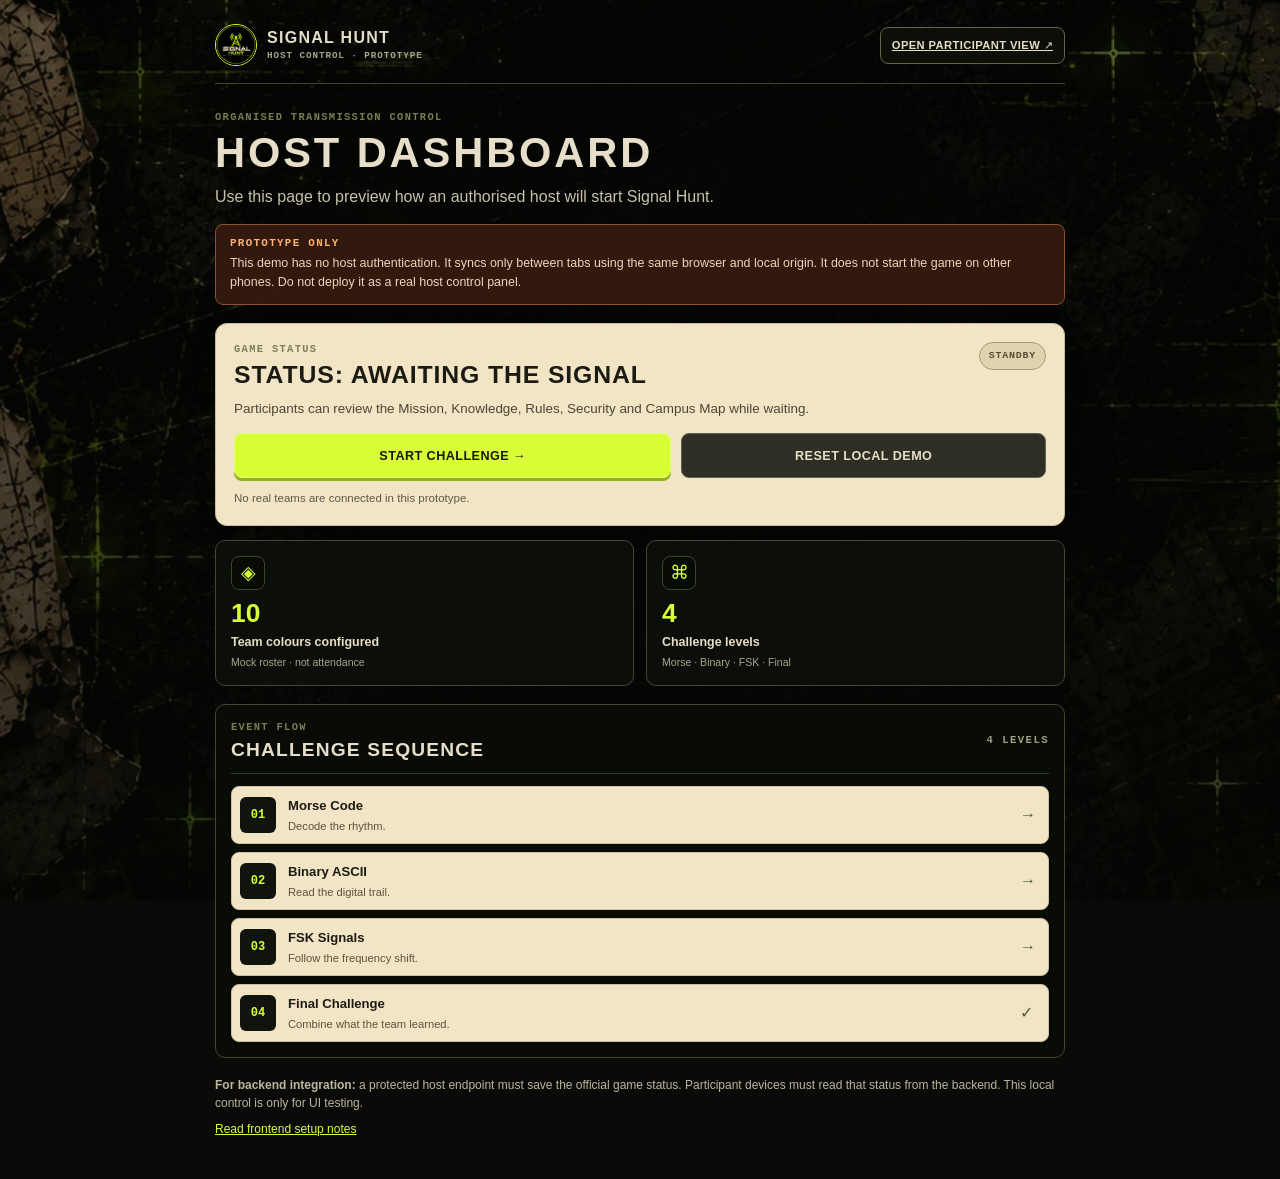
==== frontend/host.html @ bfe0caf3 "Update frontend UI, assets and mock data" ====
<!DOCTYPE html>
<html lang="en">
<head>
  <meta charset="UTF-8">
  <meta name="viewport" content="width=device-width, initial-scale=1.0">
  <meta name="theme-color" content="#0a0b09">
  <title>Signal Hunt — Host Dashboard (Prototype)</title>
  <link rel="stylesheet" href="styles/base.css">
  <link rel="stylesheet" href="styles/components.css">
  <link rel="stylesheet" href="styles/pages/host.css">
</head>
<body>
  <main class="host-shell">
    <header class="host-header">
      <a class="host-brand" href="index.html"><img src="assets/signal-hunt-logo.webp" alt=""><span><strong>SIGNAL HUNT</strong><small>HOST CONTROL · PROTOTYPE</small></span></a>
      <a class="btn btn-secondary btn-compact" href="index.html">OPEN PARTICIPANT VIEW ↗</a>
    </header>

    <section class="host-intro">
      <p class="section-kicker">ORGANISED TRANSMISSION CONTROL</p>
      <h1>HOST DASHBOARD</h1>
      <p>Use this page to preview how an authorised host will start Signal Hunt.</p>
      <div class="host-warning"><strong>PROTOTYPE ONLY</strong><span>This demo has no host authentication. It syncs only between tabs using the same browser and local origin. It does not start the game on other phones. Do not deploy it as a real host control panel.</span></div>
    </section>

    <section class="host-status-panel paper-card" aria-live="polite">
      <div class="host-status-top"><div><p class="section-kicker">GAME STATUS</p><h2 id="host-status-title">STATUS: AWAITING THE SIGNAL</h2></div><span id="host-status-badge" class="host-status-badge">STANDBY</span></div>
      <p id="host-status-description">Participants can review Mission, Knowledge, Rules, Security and the Campus Map while waiting.</p>
      <div class="host-actions">
        <button id="host-start-button" class="btn btn-primary btn-wide" type="button">START CHALLENGE <span aria-hidden="true">→</span></button>
        <button id="host-reset-button" class="btn btn-secondary btn-wide" type="button">RESET LOCAL DEMO</button>
      </div>
      <p id="host-action-message" class="host-action-message" role="status" aria-live="polite">No real teams are connected in this prototype.</p>
    </section>

    <section class="host-summary-grid" aria-label="Prototype configuration">
      <article class="host-summary-card"><span class="host-summary-icon">◈</span><strong>10</strong><span>Team colours configured</span><small>Mock roster · not attendance</small></article>
      <article class="host-summary-card"><span class="host-summary-icon">⌘</span><strong>4</strong><span>Challenge levels</span><small>Morse · Binary · FSK · Final</small></article>
    </section>

    <section class="host-flow-panel">
      <div class="host-panel-heading"><div><p class="section-kicker">EVENT FLOW</p><h2>CHALLENGE SEQUENCE</h2></div><span class="section-id">4 LEVELS</span></div>
      <ol class="host-level-list">
        <li><span>01</span><div><strong>Morse Code</strong><small>Decode the rhythm.</small></div><b>→</b></li>
        <li><span>02</span><div><strong>Binary ASCII</strong><small>Read the digital trail.</small></div><b>→</b></li>
        <li><span>03</span><div><strong>FSK Signals</strong><small>Follow the frequency shift.</small></div><b>→</b></li>
        <li><span>04</span><div><strong>Final Challenge</strong><small>Combine what the team learned.</small></div><b>✓</b></li>
      </ol>
    </section>

    <footer class="host-footer">
      <p><strong>For backend integration:</strong> a protected host endpoint must save the official game status. Participant devices must read that status from the backend. This local control is only for UI testing.</p>
      <a href="README.md">Read frontend setup notes</a>
    </footer>
  </main>
  <script src="js/data.js"></script>
  <script src="js/host.js"></script>
</body>
</html>
---- frontend/styles/base.css ----
/* Signal Hunt design tokens and layout primitives */
:root {
  --bg: #0a0b09;
  --panel: #141612;
  --panel-raised: #1b1e15;
  --cream: #f2e5c5;
  --cream-deep: #e5d5ad;
  --ink: #1c1b13;
  --text: #e6dec8;
  --muted: #aaa48e;
  --lime: #d8ff36;
  --border: #424832;
  --danger: #df4747;
  --success: #70e77a;
  --header-height: 64px;
  --nav-height: 66px;
  --radius: 12px;
  --mono: "Consolas", "SFMono-Regular", monospace;
  --display: Impact, "Arial Narrow", sans-serif;
  font-synthesis: none;
}
* { box-sizing: border-box; }
html { min-width: 320px; background: var(--bg); scroll-behavior: smooth; }
body {
  margin: 0; min-height: 100vh; min-height: 100dvh; color: var(--text);
  background-color: var(--bg); font-family: Arial, Helvetica, sans-serif; font-size: 16px;
  line-height: 1.45; position: relative; isolation: isolate;
}
body::before {
  content: ""; position: fixed; inset: 0; z-index: -2; pointer-events: none;
  background-image: linear-gradient(rgba(5,7,4,.60), rgba(5,7,4,.79)), url("../assets/signal-hunt-background.webp");
  background-size: cover; background-position: center center; background-repeat: no-repeat;
}
body::after { content: ""; position: fixed; inset: 0; z-index: -1; pointer-events: none; opacity: .13; background: repeating-linear-gradient(0deg, transparent 0 3px, rgba(216,255,54,.05) 4px); }
button, input { font: inherit; }
button { -webkit-tap-highlight-color: transparent; }
button:focus-visible, input:focus-visible, summary:focus-visible { outline: 2px solid var(--lime); outline-offset: 3px; }
img { display: block; max-width: 100%; }
.is-hidden, [hidden] { display: none !important; }
.app-shell { min-height: 100dvh; display: flex; flex-direction: column; }
.app-main { width: min(100%, 900px); flex: 1 0 auto; margin: 0 auto; padding: 15px 13px calc(var(--nav-height) + 26px + env(safe-area-inset-bottom)); }
.view { display: none; flex-direction: column; min-width: 0; min-height: calc(100dvh - var(--header-height) - var(--nav-height) - 42px); gap: 12px; }
.view.is-active { display: flex; }
.section-heading { display: flex; align-items: center; justify-content: space-between; gap: 12px; padding: 0 2px 9px; border-bottom: 1px solid rgba(216,255,54,.25); }
.section-heading h2 { margin: 0; color: var(--text); font-family: var(--display); font-size: clamp(1.25rem, 4vw, 1.6rem); letter-spacing: .08em; line-height: 1.1; }
.section-kicker { margin: 0 0 5px; color: #777f54; font: 700 .65rem/1.35 var(--mono); letter-spacing: .13em; text-transform: uppercase; }
.section-id { color: #a2a080; font: 700 .66rem var(--mono); letter-spacing: .14em; white-space: nowrap; }
.paper-card { color: var(--ink); background: var(--cream); border: 1px solid #cabc96; border-radius: var(--radius); box-shadow: 0 8px 20px rgba(0,0,0,.23); }
.eyebrow { color: var(--lime); font: 700 .68rem var(--mono); letter-spacing: .24em; }
.prototype-label { display: block; color: #a1a584; font: 700 .62rem var(--mono); letter-spacing: .15em; text-transform: uppercase; }
.fine-print { margin: 10px 0 0; color: #69634f; font-size: .64rem; text-align: center; }
@media (min-width: 760px) {
  :root { --header-height: 72px; }
  .app-main { padding: 24px 24px 46px; }
  .view { min-height: calc(100dvh - var(--header-height) - 65px); gap: 16px; }
  body::before { background-position: center 42%; }
}
@media (prefers-reduced-motion: reduce) { *, *::before, *::after { scroll-behavior: auto !important; transition-duration: .01ms !important; animation-duration: .01ms !important; } }
---- frontend/styles/components.css ----
/* Shared header, navigation, buttons, cards, forms, and image frames */
.app-header { position: sticky; top: 0; z-index: 20; display: flex; align-items: center; gap: 10px; min-height: var(--header-height); padding: 8px 12px; background: rgba(5,7,5,.96); border-bottom: 1px solid rgba(216,255,54,.3); backdrop-filter: blur(12px); }
.brand-button { display: flex; align-items: center; gap: 8px; min-width: 0; border: 0; padding: 0; background: none; color: var(--text); text-align: left; cursor: pointer; }
.header-logo { width: 39px; height: 39px; flex: 0 0 39px; object-fit: cover; object-position: center; border-radius: 50%; border: 1px solid var(--lime); }
.brand-copy { display: flex; flex-direction: column; line-height: 1.1; }
.brand-copy strong { color: var(--text); font: 900 .85rem var(--display); letter-spacing: .08em; }
.brand-copy small { margin-top: 4px; color: #a9a68e; font: 600 .52rem var(--mono); letter-spacing: .07em; }
.desktop-nav { display: none; align-items: center; gap: 3px; margin: 0 auto; }
.nav-link { border: 0; border-radius: 6px; padding: 9px 10px; color: #d2cbb6; background: transparent; text-transform: uppercase; font-size: .72rem; font-weight: 800; letter-spacing: .06em; cursor: pointer; }
.nav-link:hover, .nav-link.is-active { color: var(--lime); background: rgba(216,255,54,.07); }
.header-actions { display: flex; align-items: center; gap: 7px; margin-left: auto; }
.connection-dot { display: block; width: 8px; height: 8px; border-radius: 50%; background: var(--danger); box-shadow: 0 0 10px rgba(223,71,71,.7); }
.profile-shortcut { display: grid; place-items: center; width: 34px; height: 34px; padding: 0; border: 1px solid var(--border); border-radius: 50%; background: #11140c; cursor: pointer; }
.team-shield { display: grid; place-items: center; color: var(--lime); background: var(--team-colour, #d8ff36); clip-path: polygon(50% 0, 92% 18%, 86% 68%, 50% 100%, 14% 68%, 8% 18%); text-shadow: 0 1px 2px #000; }
.small-shield { width: 23px; height: 25px; font-size: .72rem; color: #fff; }
.logout-button { border: 1px solid #4b4d39; border-radius: 5px; background: transparent; color: #ded5ba; padding: 7px 8px; font: 700 .59rem var(--mono); letter-spacing: .05em; cursor: pointer; }
.logout-button:hover { border-color: var(--lime); color: var(--lime); }
.bottom-nav { position: fixed; z-index: 30; left: 0; right: 0; bottom: 0; display: grid; grid-template-columns: repeat(4, 1fr); min-height: var(--nav-height); padding: 5px 8px calc(6px + env(safe-area-inset-bottom)); background: rgba(5,7,5,.97); border-top: 1px solid #303626; backdrop-filter: blur(14px); }
.bottom-nav-item { position: relative; display: flex; flex-direction: column; align-items: center; justify-content: center; gap: 2px; border: 0; border-radius: 8px; background: transparent; color: #858578; cursor: pointer; }
.bottom-nav-item span { font-size: 1.25rem; line-height: 1.05; }
.bottom-nav-item small { font-size: .63rem; font-weight: 700; }
.bottom-nav-item.is-active { color: var(--lime); }
.bottom-nav-item.is-active::before { content: ""; position: absolute; top: -5px; width: 30px; height: 2px; background: var(--lime); border-radius: 2px; }
.btn { display: inline-flex; align-items: center; justify-content: center; gap: 8px; min-height: 45px; padding: 11px 16px; border: 1px solid transparent; border-radius: 8px; font-weight: 900; font-size: .79rem; letter-spacing: .035em; cursor: pointer; text-align: center; transition: transform .15s, background .15s, border-color .15s; }
.btn:active { transform: translateY(1px); }
.btn-primary { background: var(--lime); color: #17190e; border-color: #e5ff7c; box-shadow: 0 3px 0 #91af1e; }
.btn-primary:hover { background: #e2ff69; }
.btn-secondary { color: var(--text); background: rgba(14,17,10,.86); border-color: #60664b; }
.btn-secondary:hover { border-color: var(--lime); color: var(--lime); }
.btn-danger { color: #fff0df; background: #3a1513; border-color: #e14949; }
.btn-danger:hover { background: #581b18; }
.btn-wide { width: 100%; }
.btn-compact { min-height: 37px; padding: 8px 11px; font-size: .7rem; }
.image-placeholder { display: flex; flex-direction: column; align-items: center; justify-content: center; gap: 8px; min-width: 0; min-height: 150px; color: var(--lime); background: #11140d; border: 1px dashed #727c4b; border-radius: 9px; text-align: center; }
.image-placeholder span { padding: 5px 9px; border: 1px solid #454d30; border-radius: 4px; font: 800 .65rem var(--mono); letter-spacing: .17em; }
.image-placeholder small { color: #aea88e; font-size: .72rem; }
.text-input { display: block; width: 100%; min-height: 46px; border: 1px solid #c2b58f; border-radius: 8px; padding: 11px 12px; color: #1a1b13; background: #fbf3df; outline-offset: 2px; }
.text-input::placeholder { color: #837d6a; }
.field-label { display: block; margin: 12px 0 6px; color: #343022; font-size: .74rem; font-weight: 800; }
.form-message { margin: 9px 0; padding: 9px 10px; border-radius: 6px; font-size: .75rem; line-height: 1.4; }
.error-message { color: #7d1818; background: #f8d9ce; border: 1px solid #df8d79; }
.success-message { color: #194f28; background: #d8f0d2; border: 1px solid #8fb889; }
.demo-details { margin-top: 12px; border-top: 1px solid rgba(80,74,54,.22); padding-top: 8px; }
.demo-details summary { color: #67614d; cursor: pointer; font-size: .67rem; font-weight: 700; }
.demo-code-list { display: grid; gap: 5px; margin-top: 8px; }
.demo-code-list > div { display: flex; align-items: center; justify-content: space-between; gap: 8px; color: #4d4737; font-size: .68rem; }
.demo-code-list code { color: #24310f; font: 700 .68rem var(--mono); }
.toast { position: fixed; z-index: 99; left: 50%; bottom: calc(var(--nav-height) + 12px); width: min(90%, 420px); transform: translateX(-50%); padding: 12px 15px; border: 1px solid var(--lime); border-radius: 8px; color: var(--text); background: #151910; box-shadow: 0 10px 25px #0008; }
@media (min-width: 760px) {
  .app-header { padding: 10px max(20px, calc((100vw - 1040px)/2)); gap: 15px; }
  .header-logo { width: 45px; height: 45px; flex-basis: 45px; }
  .brand-copy strong { font-size: 1rem; }
  .desktop-nav { display: flex; }
  .bottom-nav { display: none; }
  .app-main { padding-bottom: 45px; }
  .view { min-height: auto; }
  .logout-button { padding-inline: 11px; }
}
---- frontend/styles/pages/host.css ----
/* Separate host dashboard for prototype review only. */
.host-shell { width: min(100% - 24px, 850px); margin: 0 auto; padding: 14px 0 40px; }
.host-header { display:flex; align-items:center; justify-content:space-between; gap:12px; padding: 10px 0 17px; border-bottom:1px solid rgba(216,255,54,.28); }
.host-brand { display:flex; align-items:center; gap:10px; color:var(--text); text-decoration:none; }
.host-brand img { width:42px; height:42px; border:1px solid var(--lime); border-radius:50%; object-fit:cover; }
.host-brand span { display:flex; flex-direction:column; gap:3px; }
.host-brand strong { font:900 1rem var(--display); letter-spacing:.08em; }
.host-brand small { color:var(--muted); font:700 .58rem var(--mono); letter-spacing:.1em; }
.host-intro { padding:26px 0 18px; }
.host-intro h1 { margin:3px 0 8px; color:var(--text); font:900 clamp(1.7rem,5vw,2.6rem) var(--display); letter-spacing:.07em; }
.host-intro > p:not(.section-kicker) { max-width:620px; color:#c7c0aa; margin:0; }
.host-warning { display:flex; flex-direction:column; gap:5px; margin-top:16px; padding:12px 14px; border:1px solid #8b5136; border-radius:8px; color:#f0d4b9; background:rgba(54,28,16,.92); font-size:.78rem; line-height:1.5; }
.host-warning strong { color:#ffb26e; font:800 .68rem var(--mono); letter-spacing:.12em; }
.host-status-panel { padding:18px; }
.host-status-top { display:flex; align-items:flex-start; justify-content:space-between; gap:12px; }
.host-status-top h2 { margin:0; color:var(--ink); font:900 clamp(1.15rem,3vw,1.55rem) var(--display); letter-spacing:.035em; }
.host-status-badge { display:inline-flex; align-items:center; justify-content:center; min-height:28px; padding:5px 9px; border:1px solid #a69a77; border-radius:999px; color:#554d37; background:#e0d2ae; font:800 .62rem var(--mono); letter-spacing:.08em; white-space:nowrap; }
.host-status-badge.is-active { color:#1e290b; background:#d8ff36; border-color:#9ebc25; }
.host-status-panel > p:not(.section-kicker) { margin:10px 0 15px; color:#4b4535; font-size:.84rem; }
.host-actions { display:grid; grid-template-columns:1.2fr 1fr; gap:10px; }
.host-action-message { margin:12px 0 0 !important; color:#5e5846 !important; font-size:.72rem !important; }
.host-summary-grid { display:grid; grid-template-columns:repeat(2,minmax(0,1fr)); gap:12px; margin-top:14px; }
.host-summary-card { display:flex; flex-direction:column; align-items:flex-start; gap:4px; padding:15px; border:1px solid #424832; border-radius:10px; background:rgba(13,16,10,.94); }
.host-summary-icon { display:grid; place-items:center; width:34px; height:34px; margin-bottom:4px; border:1px solid #3c4528; border-radius:8px; color:var(--lime); background:#080a06; font-size:1.2rem; }
.host-summary-card strong { color:var(--lime); font:900 1.65rem var(--display); }
.host-summary-card > span:not(.host-summary-icon) { color:var(--text); font-size:.78rem; font-weight:800; }
.host-summary-card small { color:var(--muted); font-size:.66rem; line-height:1.4; }
.host-flow-panel { margin-top:18px; padding:15px; border:1px solid #424832; border-radius:10px; background:rgba(10,12,8,.94); }
.host-panel-heading { display:flex; align-items:center; justify-content:space-between; gap:10px; padding-bottom:12px; border-bottom:1px solid #343a28; }
.host-panel-heading h2 { margin:0; color:var(--text); font:900 1.2rem var(--display); letter-spacing:.06em; }
.host-level-list { display:flex; flex-direction:column; gap:8px; list-style:none; margin:12px 0 0; padding:0; }
.host-level-list li { display:grid; grid-template-columns:38px minmax(0,1fr) 20px; align-items:center; gap:10px; min-height:58px; padding:8px; border:1px solid #d1c19b; border-radius:8px; color:var(--ink); background:var(--cream); }
.host-level-list li > span { display:grid; place-items:center; width:36px; height:36px; border-radius:6px; color:var(--lime); background:#11140c; font:800 .75rem var(--mono); }
.host-level-list li div { display:flex; flex-direction:column; gap:3px; }
.host-level-list li strong { font-size:.82rem; }
.host-level-list li small { color:#5b533e; font-size:.7rem; }
.host-level-list li > b { color:#51583b; }
.host-footer { display:flex; flex-direction:column; gap:8px; margin-top:18px; color:#bdb69d; font-size:.75rem; line-height:1.5; }
.host-footer p { margin:0; }
.host-footer a { color:var(--lime); }
@media (max-width:520px) { .host-header { align-items:flex-start; } .host-header > .btn { max-width:135px; } .host-actions { grid-template-columns:1fr; } .host-status-panel { padding:14px; } .host-summary-grid { gap:8px; } .host-summary-card { padding:12px; } }
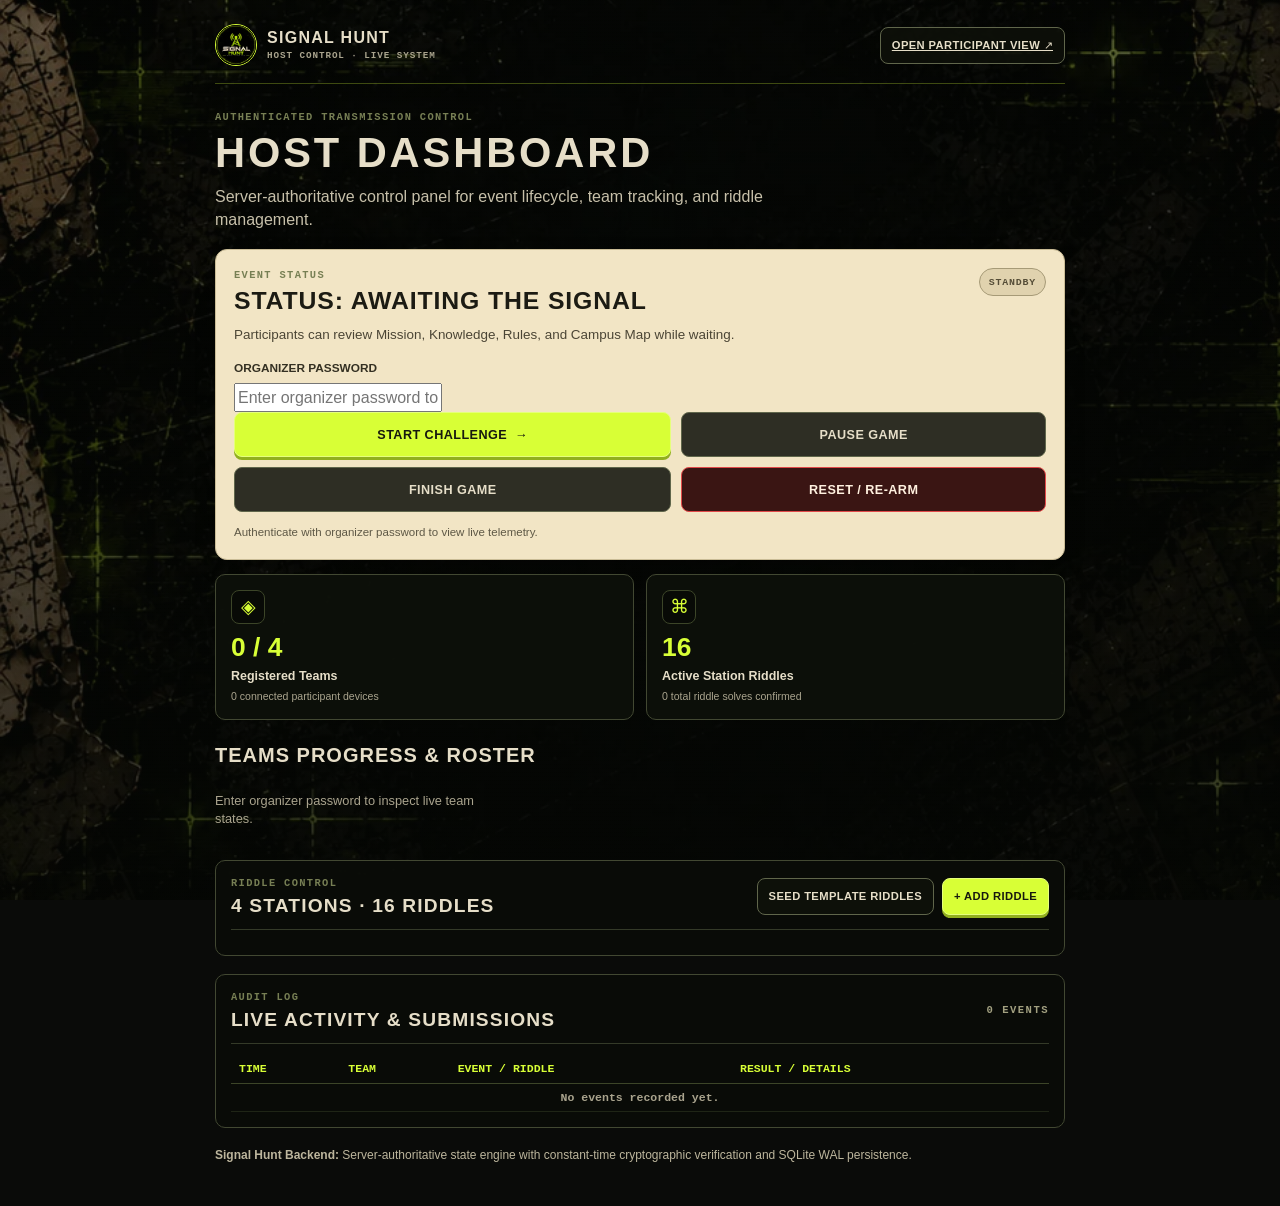
==== commit b0ec23f6: "Phase 3 & 4: Connect host dashboard and participant views to live backend API" ====
--- a/frontend/host.html
+++ b/frontend/host.html
@@ -4,55 +4,218 @@
   <meta charset="UTF-8">
   <meta name="viewport" content="width=device-width, initial-scale=1.0">
   <meta name="theme-color" content="#0a0b09">
-  <title>Signal Hunt — Host Dashboard (Prototype)</title>
+  <title>Signal Hunt — Host Dashboard</title>
   <link rel="stylesheet" href="styles/base.css">
   <link rel="stylesheet" href="styles/components.css">
   <link rel="stylesheet" href="styles/pages/host.css">
+  <style>
+    .host-section-title { font: 900 1.25rem var(--display); color: var(--text); letter-spacing: 0.05em; margin: 24px 0 12px; }
+    .host-teams-grid { display: grid; grid-template-columns: repeat(auto-fill, minmax(260px, 1fr)); gap: 12px; margin-top: 10px; }
+    .host-team-card { padding: 14px; border: 1px solid #424832; border-radius: 8px; background: rgba(16, 20, 12, 0.95); display: flex; flex-direction: column; gap: 8px; }
+    .host-team-header { display: flex; align-items: center; justify-content: space-between; }
+    .host-team-name-row { display: flex; align-items: center; gap: 8px; }
+    .team-swatch { width: 14px; height: 14px; border-radius: 50%; display: inline-block; border: 1px solid rgba(255,255,255,0.4); }
+    .host-team-title { font: 800 0.95rem var(--display); color: var(--text); }
+    .team-badge { font: 800 0.65rem var(--mono); padding: 3px 7px; border-radius: 4px; text-transform: uppercase; }
+    .badge-playing { background: #26794b; color: #fff; }
+    .badge-completed { background: #d8ff36; color: #171717; }
+    .badge-eliminated { background: #c93636; color: #fff; }
+    .host-team-stats { font: 700 0.75rem var(--mono); color: var(--muted); display: flex; flex-direction: column; gap: 4px; }
+    .host-team-stats b { color: var(--text); }
+    .progress-bar-bg { width: 100%; height: 6px; background: #2a2f1e; border-radius: 3px; overflow: hidden; margin-top: 4px; }
+    .progress-bar-fill { height: 100%; background: var(--lime); width: 0%; transition: width 0.4s ease; }
+    .host-riddles-container { display: flex; flex-direction: column; gap: 14px; margin-top: 10px; }
+    .station-accordion { border: 1px solid #3c4528; border-radius: 8px; overflow: hidden; background: rgba(10, 12, 8, 0.94); }
+    .station-accordion-header { padding: 10px 14px; background: #1c2214; display: flex; align-items: center; justify-content: space-between; font: 800 0.85rem var(--display); color: var(--text); }
+    .station-riddles-list { padding: 10px 14px; display: flex; flex-direction: column; gap: 8px; }
+    .riddle-item { padding: 8px 10px; border: 1px solid #2f3620; border-radius: 6px; background: rgba(20,24,16,0.8); display: flex; align-items: center; justify-content: space-between; gap: 10px; font-size: 0.78rem; }
+    .riddle-item-info { display: flex; flex-direction: column; gap: 2px; }
+    .riddle-item-info strong { color: var(--text); }
+    .riddle-item-info small { color: var(--muted); }
+    .host-log-table { width: 100%; border-collapse: collapse; font: 700 0.72rem var(--mono); color: var(--text); margin-top: 10px; }
+    .host-log-table th { text-align: left; padding: 8px; border-bottom: 1px solid #3c4528; color: var(--lime); }
+    .host-log-table td { padding: 7px 8px; border-bottom: 1px solid #1f2516; }
+    .log-success { color: #d8ff36; }
+    .log-fail { color: #e87832; }
+    .log-alert { color: #ff6b6b; font-weight: bold; }
+    .host-modal-overlay { position: fixed; inset: 0; background: rgba(0,0,0,0.85); display: flex; align-items: center; justify-content: center; z-index: 9999; }
+    .host-modal-box { width: min(90%, 480px); background: #181d12; border: 1px solid var(--lime); border-radius: 10px; padding: 20px; display: flex; flex-direction: column; gap: 12px; }
+    .host-modal-box h3 { margin: 0; color: var(--text); font: 900 1.2rem var(--display); }
+    .host-modal-box p { font-size: 0.82rem; color: #c7c0aa; margin: 0; }
+  </style>
 </head>
 <body>
   <main class="host-shell">
     <header class="host-header">
-      <a class="host-brand" href="index.html"><img src="assets/signal-hunt-logo.webp" alt=""><span><strong>SIGNAL HUNT</strong><small>HOST CONTROL · PROTOTYPE</small></span></a>
+      <a class="host-brand" href="index.html">
+        <img src="assets/signal-hunt-logo.webp" alt="Signal Hunt logo">
+        <span><strong>SIGNAL HUNT</strong><small>HOST CONTROL · LIVE SYSTEM</small></span>
+      </a>
       <a class="btn btn-secondary btn-compact" href="index.html">OPEN PARTICIPANT VIEW ↗</a>
     </header>
 
     <section class="host-intro">
-      <p class="section-kicker">ORGANISED TRANSMISSION CONTROL</p>
+      <p class="section-kicker">AUTHENTICATED TRANSMISSION CONTROL</p>
       <h1>HOST DASHBOARD</h1>
-      <p>Use this page to preview how an authorised host will start Signal Hunt.</p>
-      <div class="host-warning"><strong>PROTOTYPE ONLY</strong><span>This demo has no host authentication. It syncs only between tabs using the same browser and local origin. It does not start the game on other phones. Do not deploy it as a real host control panel.</span></div>
-    </section>
-
+      <p>Server-authoritative control panel for event lifecycle, team tracking, and riddle management.</p>
+    </section>
+
+    <!-- GAME STATE & LIFECYCLE CONTROLS -->
     <section class="host-status-panel paper-card" aria-live="polite">
-      <div class="host-status-top"><div><p class="section-kicker">GAME STATUS</p><h2 id="host-status-title">STATUS: AWAITING THE SIGNAL</h2></div><span id="host-status-badge" class="host-status-badge">STANDBY</span></div>
-      <p id="host-status-description">Participants can review Mission, Knowledge, Rules, Security and the Campus Map while waiting.</p>
+      <div class="host-status-top">
+        <div>
+          <p class="section-kicker">EVENT STATUS</p>
+          <h2 id="host-status-title">STATUS: AWAITING THE SIGNAL</h2>
+        </div>
+        <span id="host-status-badge" class="host-status-badge">STANDBY</span>
+      </div>
+      <p id="host-status-description">Participants can review Mission, Knowledge, Rules, and Campus Map while waiting.</p>
+
+      <label for="host-admin-password" class="field-label">ORGANIZER PASSWORD</label>
+      <input id="host-admin-password" type="password" autocomplete="current-password"
+             placeholder="Enter organizer password to authenticate..." />
+
       <div class="host-actions">
         <button id="host-start-button" class="btn btn-primary btn-wide" type="button">START CHALLENGE <span aria-hidden="true">→</span></button>
-        <button id="host-reset-button" class="btn btn-secondary btn-wide" type="button">RESET LOCAL DEMO</button>
-      </div>
-      <p id="host-action-message" class="host-action-message" role="status" aria-live="polite">No real teams are connected in this prototype.</p>
-    </section>
-
-    <section class="host-summary-grid" aria-label="Prototype configuration">
-      <article class="host-summary-card"><span class="host-summary-icon">◈</span><strong>10</strong><span>Team colours configured</span><small>Mock roster · not attendance</small></article>
-      <article class="host-summary-card"><span class="host-summary-icon">⌘</span><strong>4</strong><span>Challenge levels</span><small>Morse · Binary · FSK · Final</small></article>
-    </section>
-
+        <button id="host-reset-button" class="btn btn-secondary btn-wide" type="button">PAUSE GAME</button>
+        <button id="host-finish-button" class="btn btn-secondary btn-wide" type="button">FINISH GAME</button>
+        <button id="host-rearm-button" class="btn btn-danger btn-wide" type="button">RESET / RE-ARM</button>
+      </div>
+      <p id="host-action-message" class="host-action-message" role="status" aria-live="polite">Authenticate with organizer password to view live telemetry.</p>
+    </section>
+
+    <!-- LIVE METRICS SUMMARY -->
+    <section class="host-summary-grid" aria-label="Live event telemetry">
+      <article class="host-summary-card">
+        <span class="host-summary-icon">◈</span>
+        <strong id="summary-active-teams">0 / 4</strong>
+        <span>Registered Teams</span>
+        <small id="summary-devices-count">0 connected participant devices</small>
+      </article>
+      <article class="host-summary-card">
+        <span class="host-summary-icon">⌘</span>
+        <strong id="summary-active-clues">16</strong>
+        <span>Active Station Riddles</span>
+        <small id="summary-solved-count">0 total riddle solves confirmed</small>
+      </article>
+    </section>
+
+    <!-- LIVE TEAMS PROGRESS -->
+    <section>
+      <h2 class="host-section-title">TEAMS PROGRESS & ROSTER</h2>
+      <div id="host-teams-grid" class="host-teams-grid">
+        <p style="color:var(--muted); font-size:0.8rem;">Enter organizer password to inspect live team states.</p>
+      </div>
+    </section>
+
+    <!-- RIDDLE MANAGEMENT -->
     <section class="host-flow-panel">
-      <div class="host-panel-heading"><div><p class="section-kicker">EVENT FLOW</p><h2>CHALLENGE SEQUENCE</h2></div><span class="section-id">4 LEVELS</span></div>
-      <ol class="host-level-list">
-        <li><span>01</span><div><strong>Morse Code</strong><small>Decode the rhythm.</small></div><b>→</b></li>
-        <li><span>02</span><div><strong>Binary ASCII</strong><small>Read the digital trail.</small></div><b>→</b></li>
-        <li><span>03</span><div><strong>FSK Signals</strong><small>Follow the frequency shift.</small></div><b>→</b></li>
-        <li><span>04</span><div><strong>Final Challenge</strong><small>Combine what the team learned.</small></div><b>✓</b></li>
-      </ol>
+      <div class="host-panel-heading">
+        <div>
+          <p class="section-kicker">RIDDLE CONTROL</p>
+          <h2>4 STATIONS · 16 RIDDLES</h2>
+        </div>
+        <div style="display:flex; gap:8px;">
+          <button id="btn-seed-riddles" class="btn btn-secondary btn-compact" type="button">SEED TEMPLATE RIDDLES</button>
+          <button id="btn-add-riddle" class="btn btn-primary btn-compact" type="button">+ ADD RIDDLE</button>
+        </div>
+      </div>
+      <div id="host-riddles-container" class="host-riddles-container">
+        <!-- Rendered by host.js -->
+      </div>
+    </section>
+
+    <!-- LIVE SUBMISSIONS & AUDIT EVENTS -->
+    <section class="host-flow-panel">
+      <div class="host-panel-heading">
+        <div>
+          <p class="section-kicker">AUDIT LOG</p>
+          <h2>LIVE ACTIVITY & SUBMISSIONS</h2>
+        </div>
+        <span id="log-count-badge" class="section-id">0 EVENTS</span>
+      </div>
+      <div style="overflow-x:auto;">
+        <table class="host-log-table">
+          <thead>
+            <tr>
+              <th>TIME</th>
+              <th>TEAM</th>
+              <th>EVENT / RIDDLE</th>
+              <th>RESULT / DETAILS</th>
+            </tr>
+          </thead>
+          <tbody id="host-log-tbody">
+            <tr><td colspan="4" style="color:var(--muted); text-align:center;">No events recorded yet.</td></tr>
+          </tbody>
+        </table>
+      </div>
     </section>
 
     <footer class="host-footer">
-      <p><strong>For backend integration:</strong> a protected host endpoint must save the official game status. Participant devices must read that status from the backend. This local control is only for UI testing.</p>
-      <a href="README.md">Read frontend setup notes</a>
+      <p><strong>Signal Hunt Backend:</strong> Server-authoritative state engine with constant-time cryptographic verification and SQLite WAL persistence.</p>
     </footer>
   </main>
+
+  <!-- ADD / EDIT RIDDLE MODAL -->
+  <div id="modal-riddle" class="host-modal-overlay" hidden>
+    <div class="host-modal-box">
+      <h3 id="modal-riddle-title">Add Station Riddle</h3>
+      <form id="form-riddle" style="display:flex; flex-direction:column; gap:10px;">
+        <input type="hidden" id="riddle-edit-id" value="">
+        <div style="display:grid; grid-template-columns: 1fr 1fr; gap:10px;">
+          <div>
+            <label class="field-label">Station (1–4)</label>
+            <select id="riddle-station" class="text-input" style="height:38px;">
+              <option value="1">Station 1: Morse Code</option>
+              <option value="2">Station 2: Binary ASCII</option>
+              <option value="3">Station 3: FSK Signals</option>
+              <option value="4">Station 4: Final Challenge</option>
+            </select>
+          </div>
+          <div>
+            <label class="field-label">Riddle Order (1–4)</label>
+            <select id="riddle-order" class="text-input" style="height:38px;">
+              <option value="1">Riddle 1</option>
+              <option value="2">Riddle 2</option>
+              <option value="3">Riddle 3</option>
+              <option value="4">Riddle 4</option>
+            </select>
+          </div>
+        </div>
+        <div>
+          <label class="field-label">Title</label>
+          <input type="text" id="riddle-title" class="text-input" placeholder="e.g. Rhythm of the Waves" required>
+        </div>
+        <div>
+          <label class="field-label">Prompt / Puzzle Text</label>
+          <textarea id="riddle-prompt" class="text-input" rows="3" placeholder="Enter clue text or encoded ciphertext..." required></textarea>
+        </div>
+        <div>
+          <label class="field-label">Expected Answer</label>
+          <input type="text" id="riddle-answer" class="text-input" placeholder="Secret answer phrase (stored as SHA-256 hash)" required>
+        </div>
+        <div style="display:flex; justify-content:flex-end; gap:8px; margin-top:8px;">
+          <button type="button" id="btn-cancel-riddle" class="btn btn-secondary btn-compact">CANCEL</button>
+          <button type="submit" class="btn btn-primary btn-compact">SAVE RIDDLE</button>
+        </div>
+      </form>
+    </div>
+  </div>
+
+  <!-- RE-ARM CONFIRMATION MODAL -->
+  <div id="modal-rearm" class="host-modal-overlay" hidden>
+    <div class="host-modal-box" style="border-color:#c93636;">
+      <h3 style="color:#ff6b6b;">CONFIRM EVENT RE-ARM</h3>
+      <p>This action will return the game to <strong>WAITING</strong> status and reset the countdown timer to 120 minutes. All previous submissions will be cleared so teams can start fresh.</p>
+      <label class="field-label" style="margin-top:6px;">Type <strong>RESET_SIGNAL_HUNT</strong> to confirm:</label>
+      <input type="text" id="rearm-confirm-input" class="text-input" placeholder="RESET_SIGNAL_HUNT" autocomplete="off">
+      <div style="display:flex; justify-content:flex-end; gap:8px; margin-top:10px;">
+        <button type="button" id="btn-cancel-rearm" class="btn btn-secondary btn-compact">CANCEL</button>
+        <button type="button" id="btn-confirm-rearm" class="btn btn-danger btn-compact">RESET &amp; RE-ARM</button>
+      </div>
+    </div>
+  </div>
+
   <script src="js/data.js"></script>
   <script src="js/host.js"></script>
 </body>
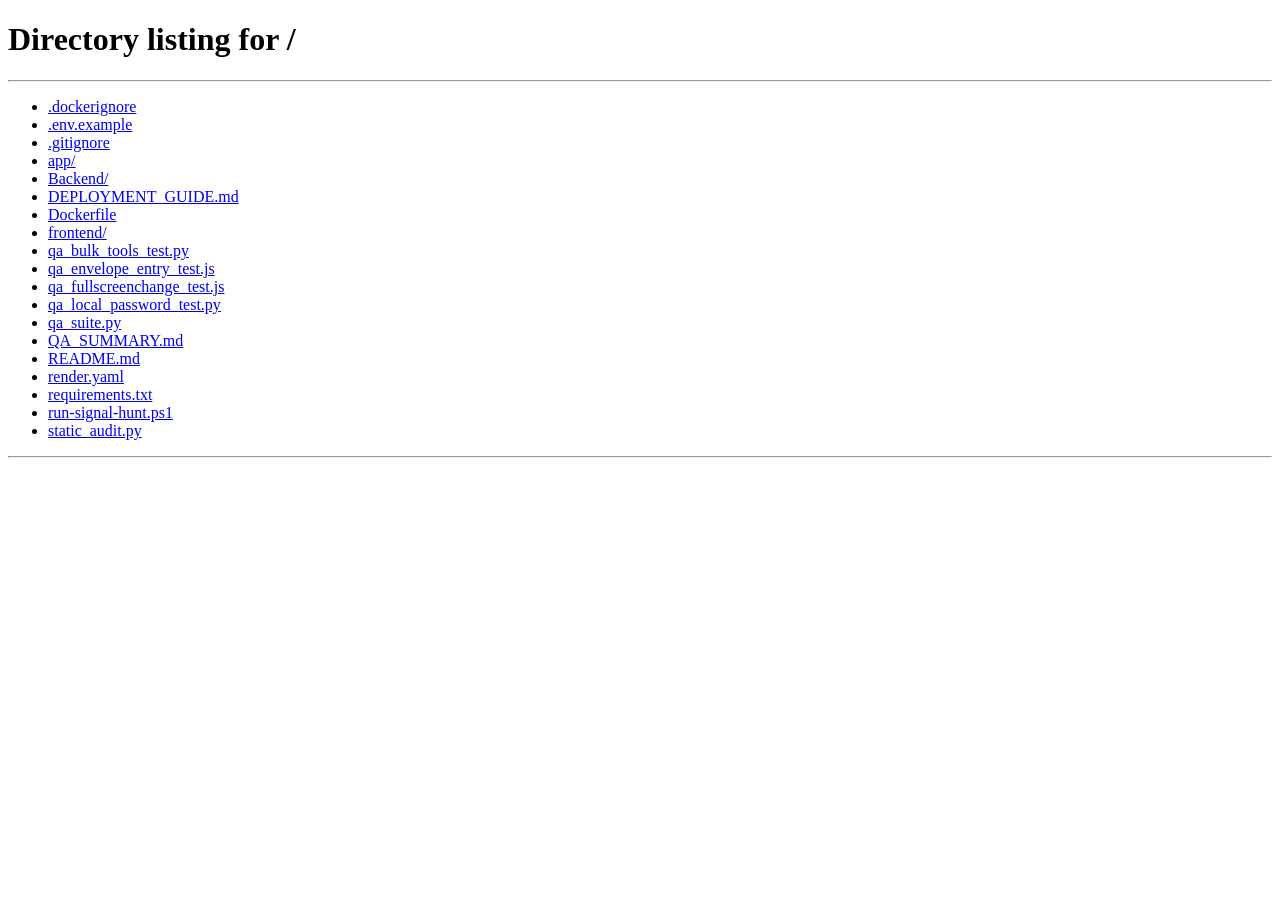
==== commit 8a0a9c5d: "Add Signal Hunt application files" ====
--- a/frontend/host.html
+++ b/frontend/host.html
@@ -4,219 +4,172 @@
   <meta charset="UTF-8">
   <meta name="viewport" content="width=device-width, initial-scale=1.0">
   <meta name="theme-color" content="#0a0b09">
-  <title>Signal Hunt — Host Dashboard</title>
+  <link rel="icon" type="image/webp" href="/assets/signal-hunt-logo.webp">
+  <title>Signal Hunt — Organizer Dashboard</title>
   <link rel="stylesheet" href="styles/base.css">
   <link rel="stylesheet" href="styles/components.css">
   <link rel="stylesheet" href="styles/pages/host.css">
   <style>
-    .host-section-title { font: 900 1.25rem var(--display); color: var(--text); letter-spacing: 0.05em; margin: 24px 0 12px; }
-    .host-teams-grid { display: grid; grid-template-columns: repeat(auto-fill, minmax(260px, 1fr)); gap: 12px; margin-top: 10px; }
-    .host-team-card { padding: 14px; border: 1px solid #424832; border-radius: 8px; background: rgba(16, 20, 12, 0.95); display: flex; flex-direction: column; gap: 8px; }
-    .host-team-header { display: flex; align-items: center; justify-content: space-between; }
-    .host-team-name-row { display: flex; align-items: center; gap: 8px; }
-    .team-swatch { width: 14px; height: 14px; border-radius: 50%; display: inline-block; border: 1px solid rgba(255,255,255,0.4); }
-    .host-team-title { font: 800 0.95rem var(--display); color: var(--text); }
-    .team-badge { font: 800 0.65rem var(--mono); padding: 3px 7px; border-radius: 4px; text-transform: uppercase; }
-    .badge-playing { background: #26794b; color: #fff; }
-    .badge-completed { background: #d8ff36; color: #171717; }
-    .badge-eliminated { background: #c93636; color: #fff; }
-    .host-team-stats { font: 700 0.75rem var(--mono); color: var(--muted); display: flex; flex-direction: column; gap: 4px; }
-    .host-team-stats b { color: var(--text); }
-    .progress-bar-bg { width: 100%; height: 6px; background: #2a2f1e; border-radius: 3px; overflow: hidden; margin-top: 4px; }
-    .progress-bar-fill { height: 100%; background: var(--lime); width: 0%; transition: width 0.4s ease; }
-    .host-riddles-container { display: flex; flex-direction: column; gap: 14px; margin-top: 10px; }
-    .station-accordion { border: 1px solid #3c4528; border-radius: 8px; overflow: hidden; background: rgba(10, 12, 8, 0.94); }
-    .station-accordion-header { padding: 10px 14px; background: #1c2214; display: flex; align-items: center; justify-content: space-between; font: 800 0.85rem var(--display); color: var(--text); }
-    .station-riddles-list { padding: 10px 14px; display: flex; flex-direction: column; gap: 8px; }
-    .riddle-item { padding: 8px 10px; border: 1px solid #2f3620; border-radius: 6px; background: rgba(20,24,16,0.8); display: flex; align-items: center; justify-content: space-between; gap: 10px; font-size: 0.78rem; }
-    .riddle-item-info { display: flex; flex-direction: column; gap: 2px; }
-    .riddle-item-info strong { color: var(--text); }
-    .riddle-item-info small { color: var(--muted); }
-    .host-log-table { width: 100%; border-collapse: collapse; font: 700 0.72rem var(--mono); color: var(--text); margin-top: 10px; }
-    .host-log-table th { text-align: left; padding: 8px; border-bottom: 1px solid #3c4528; color: var(--lime); }
-    .host-log-table td { padding: 7px 8px; border-bottom: 1px solid #1f2516; }
-    .log-success { color: #d8ff36; }
-    .log-fail { color: #e87832; }
-    .log-alert { color: #ff6b6b; font-weight: bold; }
-    .host-modal-overlay { position: fixed; inset: 0; background: rgba(0,0,0,0.85); display: flex; align-items: center; justify-content: center; z-index: 9999; }
-    .host-modal-box { width: min(90%, 480px); background: #181d12; border: 1px solid var(--lime); border-radius: 10px; padding: 20px; display: flex; flex-direction: column; gap: 12px; }
-    .host-modal-box h3 { margin: 0; color: var(--text); font: 900 1.2rem var(--display); }
-    .host-modal-box p { font-size: 0.82rem; color: #c7c0aa; margin: 0; }
+    .host-section-title{font:900 1.2rem var(--display);color:var(--text);letter-spacing:.05em;margin:24px 0 12px}
+    .host-teams-grid{display:grid;grid-template-columns:repeat(auto-fill,minmax(260px,1fr));gap:12px;margin-top:10px}
+    .host-team-card{padding:14px;border:1px solid #424832;border-radius:8px;background:rgba(16,20,12,.95);display:flex;flex-direction:column;gap:8px}
+    .host-team-header{display:flex;align-items:center;justify-content:space-between;gap:8px}
+    .host-team-name-row{display:flex;align-items:center;gap:8px;min-width:0}
+    .team-swatch{width:14px;height:14px;border-radius:50%;display:inline-block;border:1px solid rgba(255,255,255,.4);flex:0 0 auto}
+    .host-team-title{font:800 .95rem var(--display);color:var(--text);overflow-wrap:anywhere}
+    .team-badge{font:800 .65rem var(--mono);padding:3px 7px;border-radius:4px;text-transform:uppercase;white-space:nowrap}
+    .badge-playing{background:#26794b;color:#fff}.badge-completed{background:#d8ff36;color:#171717}.badge-eliminated{background:#c93636;color:#fff}
+    .host-team-stats{font:700 .75rem var(--mono);color:var(--muted);display:flex;flex-direction:column;gap:5px}
+    .host-team-stats b{color:var(--text)}
+    .progress-bar-bg{width:100%;height:6px;background:#2a2f1e;border-radius:3px;overflow:hidden;margin-top:4px}
+    .progress-bar-fill{height:100%;background:var(--lime);width:0%;transition:width .25s ease}
+    .host-panel-grid{display:grid;grid-template-columns:repeat(4,minmax(0,1fr));gap:10px}
+    .level-time-card{border:1px solid #3c4528;border-radius:8px;background:#10130c;padding:12px;display:flex;flex-direction:column;gap:7px;min-width:0}
+    .level-time-card label{font:800 .72rem var(--mono);color:var(--lime)}
+    .level-time-card input{width:100%;min-width:0}
+    .host-riddles-container{display:flex;flex-direction:column;gap:10px;margin-top:10px}
+    .station-accordion{border:1px solid #3c4528;border-radius:8px;overflow:hidden;background:rgba(10,12,8,.94)}
+    .station-accordion-header{padding:10px 14px;background:#1c2214;display:flex;align-items:center;justify-content:space-between;gap:8px;font:800 .85rem var(--display);color:var(--text)}
+    .station-riddles-list{padding:10px 14px;display:flex;flex-direction:column;gap:8px}
+    .riddle-item{padding:9px 10px;border:1px solid #2f3620;border-radius:6px;background:rgba(20,24,16,.8);display:flex;align-items:flex-start;justify-content:space-between;gap:10px;font-size:.78rem}
+    .riddle-item-info{display:flex;flex-direction:column;gap:4px;min-width:0}.riddle-item-info strong{color:var(--text)}.riddle-item-info small{color:var(--muted);line-height:1.4;overflow-wrap:anywhere}
+    .host-log-table{width:100%;border-collapse:collapse;font:700 .72rem var(--mono);color:var(--text);margin-top:10px}
+    .host-log-table th{text-align:left;padding:8px;border-bottom:1px solid #3c4528;color:var(--lime)}.host-log-table td{padding:7px 8px;border-bottom:1px solid #1f2516;vertical-align:top}
+    .log-success{color:#d8ff36}.log-fail{color:#e87832}.log-alert{color:#ff6b6b;font-weight:bold}
+    .host-modal-overlay{position:fixed;inset:0;background:rgba(0,0,0,.85);display:flex;align-items:center;justify-content:center;z-index:9999;padding:15px}
+    .host-modal-box{width:min(94%,520px);max-height:90dvh;overflow:auto;background:#181d12;border:1px solid var(--lime);border-radius:10px;padding:20px;display:flex;flex-direction:column;gap:12px}
+    .host-modal-box h3{margin:0;color:var(--text);font:900 1.2rem var(--display)}.host-modal-box p{font-size:.82rem;color:#c7c0aa;margin:0;line-height:1.45}
+    .host-form-grid{display:grid;grid-template-columns:repeat(2,minmax(0,1fr));gap:10px}
+    .host-form-field{display:flex;flex-direction:column;gap:5px;min-width:0}.host-form-field.full{grid-column:1/-1}
+    .host-form-field input,.host-form-field select,.host-form-field textarea{width:100%;min-width:0}
+    .host-note{font-size:.76rem;color:var(--muted);line-height:1.5;margin:8px 0 0}
+    .host-route-status{font:700 .72rem var(--mono);color:var(--muted)}
+    [hidden]{display:none!important}
+    @media(max-width:680px){.host-panel-grid{grid-template-columns:repeat(2,minmax(0,1fr))}.host-form-grid{grid-template-columns:1fr}.host-form-field.full{grid-column:auto}#form-team .host-form-grid{grid-template-columns:1fr}.host-panel-heading{align-items:flex-start}}
+    @media(max-width:390px){.host-panel-grid{grid-template-columns:1fr 1fr}.host-team-card{padding:11px}.host-team-header{align-items:flex-start}}
+    .host-shell{width:min(100% - 28px,1180px);padding:18px 0 48px}
+    .host-flow-panel,.host-status-panel,.host-summary-card,.host-team-card{min-width:0}
+    .host-flow-panel{overflow:hidden}
+    .host-panel-heading{align-items:flex-start}
+    .host-panel-heading>div{min-width:0}
+    .host-panel-heading .host-action-message{max-width:78ch;line-height:1.55;overflow-wrap:anywhere}
+    .host-form-grid{column-gap:14px;row-gap:14px;align-items:end}
+    .host-form-field{min-width:0;gap:7px}
+    .host-form-field>button{width:100%;max-width:340px;align-self:flex-start}
+    .host-form-field.full>button{max-width:none}
+    .host-form-field input,.host-form-field select,.host-form-field textarea{box-sizing:border-box}
+    .host-action-message,.host-note,.host-route-status{max-width:100%;overflow-wrap:anywhere;line-height:1.55}
+    .host-panel-grid{align-items:stretch}
+    .host-level-list li{min-width:0}
+    .host-log-table{min-width:680px}
+    #route-random-preview,#team-csv-preview-table,#route-csv-preview-table{max-width:100%;overflow-x:auto}
+    .host-team-card>div[style*="display:flex"]{align-items:flex-start}
+    .host-team-actions{display:flex;flex-wrap:wrap;align-items:flex-start;gap:8px;margin-top:4px}
+    .host-team-actions .btn{width:auto;max-width:100%;white-space:normal}
+    @media(max-width:680px){.host-shell{width:min(100% - 20px,600px);padding-top:10px}.host-flow-panel{padding:12px}.host-form-grid{grid-template-columns:1fr}.host-form-field.full{grid-column:auto}.host-panel-heading{align-items:flex-start}.host-panel-heading h2{font-size:1.05rem}.host-summary-grid{grid-template-columns:repeat(2,minmax(0,1fr))}.host-actions{grid-template-columns:1fr 1fr}.host-status-top{align-items:flex-start}}
+    @media(max-width:390px){.host-actions,.host-summary-grid{grid-template-columns:1fr}.host-status-top{flex-direction:column}.host-team-header{align-items:flex-start}.host-panel-grid{grid-template-columns:repeat(2,minmax(0,1fr))}}
   </style>
 </head>
 <body>
   <main class="host-shell">
     <header class="host-header">
-      <a class="host-brand" href="index.html">
-        <img src="assets/signal-hunt-logo.webp" alt="Signal Hunt logo">
-        <span><strong>SIGNAL HUNT</strong><small>HOST CONTROL · LIVE SYSTEM</small></span>
-      </a>
+      <a class="host-brand" href="index.html"><img src="assets/signal-hunt-logo.webp" alt="Signal Hunt logo"><span><strong>SIGNAL HUNT</strong><small>ORGANIZER CONTROL · PRIVATE</small></span></a>
       <a class="btn btn-secondary btn-compact" href="index.html">OPEN PARTICIPANT VIEW ↗</a>
     </header>
 
     <section class="host-intro">
-      <p class="section-kicker">AUTHENTICATED TRANSMISSION CONTROL</p>
+      <p class="section-kicker">ORGANIZER CONTROL PANEL</p>
       <h1>HOST DASHBOARD</h1>
-      <p>Server-authoritative control panel for event lifecycle, team tracking, and riddle management.</p>
+      <p>Manage teams, each team's physical route, envelope verification codes, level timers and game state. The official winner is confirmed by the physical finish volunteer.</p>
     </section>
 
-    <!-- GAME STATE & LIFECYCLE CONTROLS -->
     <section class="host-status-panel paper-card" aria-live="polite">
-      <div class="host-status-top">
-        <div>
-          <p class="section-kicker">EVENT STATUS</p>
-          <h2 id="host-status-title">STATUS: AWAITING THE SIGNAL</h2>
-        </div>
-        <span id="host-status-badge" class="host-status-badge">STANDBY</span>
-      </div>
-      <p id="host-status-description">Participants can review Mission, Knowledge, Rules, and Campus Map while waiting.</p>
-
-      <label for="host-admin-password" class="field-label">ORGANIZER PASSWORD</label>
-      <input id="host-admin-password" type="password" autocomplete="current-password"
-             placeholder="Enter organizer password to authenticate..." />
-
+      <div class="host-status-top"><div><p class="section-kicker">EVENT STATUS</p><h2 id="host-status-title">STATUS: AWAITING THE SIGNAL</h2></div><span id="host-status-badge" class="host-status-badge">STANDBY</span></div>
+      <p id="host-status-description">Authenticate to configure the event.</p>
       <div class="host-actions">
-        <button id="host-start-button" class="btn btn-primary btn-wide" type="button">START CHALLENGE <span aria-hidden="true">→</span></button>
+        <button id="host-start-button" class="btn btn-primary btn-wide" type="button">START CHALLENGE →</button>
         <button id="host-reset-button" class="btn btn-secondary btn-wide" type="button">PAUSE GAME</button>
         <button id="host-finish-button" class="btn btn-secondary btn-wide" type="button">FINISH GAME</button>
-        <button id="host-rearm-button" class="btn btn-danger btn-wide" type="button">RESET / RE-ARM</button>
+        <button id="host-rearm-button" class="btn btn-secondary btn-wide" type="button">RESET GAME PROGRESS</button>
+        <button id="host-event-reset-button" class="btn btn-danger btn-wide" type="button">RESET EVENT SETUP</button>
       </div>
-      <p id="host-action-message" class="host-action-message" role="status" aria-live="polite">Authenticate with organizer password to view live telemetry.</p>
+      <p id="host-action-message" class="host-action-message" role="status" aria-live="polite">Organizer session loading…</p>
+      <button id="host-logout-button" type="button" class="btn btn-secondary btn-compact">SIGN OUT</button>
     </section>
 
-    <!-- LIVE METRICS SUMMARY -->
-    <section class="host-summary-grid" aria-label="Live event telemetry">
-      <article class="host-summary-card">
-        <span class="host-summary-icon">◈</span>
-        <strong id="summary-active-teams">0 / 4</strong>
-        <span>Registered Teams</span>
-        <small id="summary-devices-count">0 connected participant devices</small>
-      </article>
-      <article class="host-summary-card">
-        <span class="host-summary-icon">⌘</span>
-        <strong id="summary-active-clues">16</strong>
-        <span>Active Station Riddles</span>
-        <small id="summary-solved-count">0 total riddle solves confirmed</small>
-      </article>
+    <section class="host-summary-grid" aria-label="Live event summary">
+      <article class="host-summary-card"><span class="host-summary-icon">◈</span><strong id="summary-active-teams">—</strong><span>Registered Teams</span><small id="summary-devices-count">0 registered devices</small></article>
+      <article class="host-summary-card"><span class="host-summary-icon">⌘</span><strong id="summary-active-clues">0 / 16</strong><span>Configured Team Levels</span><small id="summary-solved-count">0 level completions recorded</small></article>
     </section>
 
-    <!-- LIVE TEAMS PROGRESS -->
-    <section>
-      <h2 class="host-section-title">TEAMS PROGRESS & ROSTER</h2>
-      <div id="host-teams-grid" class="host-teams-grid">
-        <p style="color:var(--muted); font-size:0.8rem;">Enter organizer password to inspect live team states.</p>
-      </div>
+    <section class="host-flow-panel">
+      <div class="host-panel-heading"><div><p class="section-kicker">ORGANIZER SETUP</p><h2>TEAM &amp; ACCESS CODE SETUP</h2></div></div>
+      <p id="event-profile-note" class="host-action-message">One event setup · 4–10 teams · 3–5 members per team.</p>
+      <form id="form-team" class="host-form-grid">
+        <div class="host-form-field"><label class="field-label" for="team-name">TEAM NAME</label><input id="team-name" class="text-input" type="text" minlength="2" maxlength="60" placeholder="e.g. Red Racers" required></div>
+        <div class="host-form-field"><label class="field-label" for="team-colour-select">TEAM COLOUR</label><select id="team-colour-select" class="text-input" required></select></div>
+        <div class="host-form-field"><label class="field-label" for="team-size">TEAM MEMBERS (3–5)</label><select id="team-size" class="text-input" required><option value="3">3 members</option><option value="4">4 members</option><option value="5" selected>5 members</option></select></div>
+        <div class="host-form-field"><label class="field-label" for="team-access-code">CUSTOM TEAM LOGIN CODE</label><input id="team-access-code" class="text-input" type="text" minlength="8" maxlength="32" pattern="[A-Za-z0-9][A-Za-z0-9_-]{7,31}" autocomplete="off" placeholder="Unique 8+ character code you choose" required></div>
+        <div class="host-form-field full"><button id="btn-create-team" class="btn btn-primary btn-wide" type="submit">CREATE TEAM</button><p class="host-note">Choose a unique, hard-to-guess code of 8–32 letters, numbers, hyphens or underscores. Avoid predictable team names or colour-only codes. The backend stores only a hash. Keep your organizer sheet secure; do not reuse codes that were shared previously.</p></div>
+      </form>
+      <p id="team-action-message" class="host-action-message" role="status" aria-live="polite">Organizer session required.</p>
+      <div id="team-created-panel" hidden style="border:1px solid var(--lime);border-radius:8px;padding:12px;margin-top:10px;background:#151a0f"><strong style="display:block;color:var(--lime);margin-bottom:6px">TEAM CREATED — SAVE ITS CODE</strong><p style="margin:0 0 8px;color:var(--text);font-size:.8rem">This is the code you entered. Share it privately only with members of this team.</p><code id="team-created-code" style="display:block;overflow-wrap:anywhere;padding:10px;background:#090b07;color:var(--lime);font-size:1rem"></code><button id="btn-copy-team-code" type="button" class="btn btn-secondary btn-compact" style="margin-top:8px">COPY TEAM CODE</button></div>
+      <div class="host-form-grid" style="margin-top:12px"><div class="host-form-field"><button id="team-csv-template" type="button" class="btn btn-secondary">DOWNLOAD TEAM CSV TEMPLATE</button></div><div class="host-form-field"><label class="field-label" for="team-csv-file">UPLOAD TEAM CSV</label><input id="team-csv-file" class="text-input" type="file" accept=".csv,text/csv"></div><div class="host-form-field"><button id="team-csv-preview" type="button" class="btn btn-secondary">PREVIEW IMPORT</button><button id="team-csv-confirm" type="button" class="btn btn-primary" disabled>CONFIRM IMPORT</button></div></div><div id="team-csv-feedback" class="host-action-message" role="status" aria-live="polite"></div><div id="team-csv-preview-table"></div>
     </section>
 
-    <!-- RIDDLE MANAGEMENT -->
-    <section class="host-flow-panel">
-      <div class="host-panel-heading">
-        <div>
-          <p class="section-kicker">RIDDLE CONTROL</p>
-          <h2>4 STATIONS · 16 RIDDLES</h2>
-        </div>
-        <div style="display:flex; gap:8px;">
-          <button id="btn-seed-riddles" class="btn btn-secondary btn-compact" type="button">SEED TEMPLATE RIDDLES</button>
-          <button id="btn-add-riddle" class="btn btn-primary btn-compact" type="button">+ ADD RIDDLE</button>
-        </div>
-      </div>
-      <div id="host-riddles-container" class="host-riddles-container">
-        <!-- Rendered by host.js -->
-      </div>
+    <section>
+      <h2 class="host-section-title">TEAM PROGRESS &amp; SECURITY</h2>
+      <div id="host-teams-grid" class="host-teams-grid"><p style="color:var(--muted);font-size:.8rem">Authenticate to inspect teams.</p></div>
     </section>
 
-    <!-- LIVE SUBMISSIONS & AUDIT EVENTS -->
     <section class="host-flow-panel">
-      <div class="host-panel-heading">
-        <div>
-          <p class="section-kicker">AUDIT LOG</p>
-          <h2>LIVE ACTIVITY & SUBMISSIONS</h2>
-        </div>
-        <span id="log-count-badge" class="section-id">0 EVENTS</span>
-      </div>
-      <div style="overflow-x:auto;">
-        <table class="host-log-table">
-          <thead>
-            <tr>
-              <th>TIME</th>
-              <th>TEAM</th>
-              <th>EVENT / RIDDLE</th>
-              <th>RESULT / DETAILS</th>
-            </tr>
-          </thead>
-          <tbody id="host-log-tbody">
-            <tr><td colspan="4" style="color:var(--muted); text-align:center;">No events recorded yet.</td></tr>
-          </tbody>
-        </table>
-      </div>
+      <div class="host-panel-heading"><div><p class="section-kicker">LEVEL CONTROL</p><h2>PER-LEVEL TIME LIMITS</h2><p class="host-action-message">Timers run per team, beginning when the level starts. A team's timer continues while that team is eliminated. Time limits can be adjusted by the organizer.</p></div></div>
+      <form id="form-level-times">
+        <div id="level-times-container" class="host-panel-grid"></div>
+        <button id="btn-save-level-times" type="submit" class="btn btn-primary btn-wide" style="margin-top:12px">SAVE LEVEL TIME LIMITS</button>
+      </form>
+      <p id="level-times-message" class="host-action-message" role="status" aria-live="polite"></p>
     </section>
 
-    <footer class="host-footer">
-      <p><strong>Signal Hunt Backend:</strong> Server-authoritative state engine with constant-time cryptographic verification and SQLite WAL persistence.</p>
-    </footer>
+    <section class="host-flow-panel">
+      <div class="host-panel-heading"><div><p class="section-kicker">PHYSICAL ENVELOPE MANAGEMENT</p><h2>TEAM ROUTES &amp; ENVELOPE CODES</h2><p class="host-action-message">Set a different physical route for each team. Station markers A–D and riddle notes are organizer-only; participants only see their level progress and enter the code found inside the physical envelope.</p></div></div>
+      <form id="form-team-level" class="host-form-grid">
+        <div class="host-form-field"><label class="field-label" for="route-team">TEAM</label><select id="route-team" class="text-input" required></select></div>
+        <div class="host-form-field"><label class="field-label" for="route-level">LEVEL</label><select id="route-level" class="text-input" required><option value="1">Level 1 · Morse</option><option value="2">Level 2 · Binary</option><option value="3">Level 3 · FSK</option><option value="4">Level 4 · Combined</option></select></div>
+        <div class="host-form-field"><label class="field-label" for="route-station">INTERNAL PHYSICAL STATION</label><select id="route-station" class="text-input" required><option value="A">Station A</option><option value="B">Station B</option><option value="C">Station C</option><option value="D">Station D</option></select></div>
+        <div class="host-form-field"><label class="field-label" for="route-code">ENVELOPE VERIFICATION CODE</label><input id="route-code" class="text-input" type="text" minlength="8" maxlength="32" pattern="[A-Za-z0-9][A-Za-z0-9_-]{7,31}" autocomplete="off" placeholder="Enter a unique 8+ character code"></div>
+        <div class="host-form-field full"><label class="field-label" for="route-riddle-notes">PHYSICAL RIDDLE / ORGANIZER NOTES</label><textarea id="route-riddle-notes" class="text-input" rows="4" maxlength="4000" placeholder="Record the riddle printed in the envelope, decoded word, physical destination, and setup notes. This stays on the organizer dashboard and is never shown to participants." required></textarea></div>
+        <div class="host-form-field full"><p id="route-puzzle-note" class="host-note">Puzzle type is set by level. Assign each team all four internal station markers A, B, C and D exactly once.</p><button id="btn-save-team-level" class="btn btn-primary btn-wide" type="submit">SAVE TEAM LEVEL SETUP</button></div>
+      </form>
+      <p id="route-action-message" class="host-action-message" role="status" aria-live="polite"></p>
+      <p id="route-save-status" class="host-route-status" role="status" aria-live="polite">Saved state will appear here.</p>
+      <div class="host-form-grid" style="margin:12px 0"><div class="host-form-field"><button id="route-csv-template" type="button" class="btn btn-secondary">DOWNLOAD ROUTE CSV TEMPLATE</button><button id="route-csv-export" type="button" class="btn btn-secondary">EXPORT ROUTE MATRIX</button></div><div class="host-form-field"><label class="field-label" for="route-csv-file">UPLOAD ROUTE CSV</label><input id="route-csv-file" class="text-input" type="file" accept=".csv,text/csv"></div><div class="host-form-field"><button id="route-csv-preview" type="button" class="btn btn-secondary">PREVIEW IMPORT</button><button id="route-csv-confirm" type="button" class="btn btn-primary" disabled>CONFIRM IMPORT</button></div></div><div id="route-csv-feedback" class="host-action-message" role="status" aria-live="polite"></div><div id="route-csv-preview-table"></div>
+      <div class="host-flow-panel" style="margin-top:14px"><h3>Balanced Random A/B/C/D Routes</h3><p class="host-note">Generates a preview using station identifiers A, B, C and D. Confirming replaces saved station assignments while preserving envelope verification codes and organizer notes.</p><button id="route-random-generate" type="button" class="btn btn-secondary">GENERATE BALANCED RANDOM ROUTES</button><button id="route-random-regenerate" type="button" class="btn btn-secondary" disabled>REGENERATE PREVIEW</button><button id="route-random-confirm" type="button" class="btn btn-primary" disabled>CONFIRM AND SAVE</button><div id="route-random-preview" style="overflow-x:auto"></div><p id="route-random-feedback" class="host-action-message" role="status" aria-live="polite"></p></div>
+      <div id="host-riddles-container" class="host-riddles-container"><p class="host-note">Authenticate to view route setup.</p></div>
+    </section>
+
+    <section class="host-flow-panel">
+      <div class="host-panel-heading"><div><p class="section-kicker">AUDIT LOG</p><h2>LIVE ACTIVITY &amp; SECURITY EVENTS</h2></div><span id="log-count-badge" class="section-id">0 EVENTS</span></div>
+      <div class="host-form-grid" style="align-items:end;margin-top:10px">
+        <label class="host-form-field">FILTER TEAM<select id="audit-team-filter" class="text-input"><option value="">All teams</option></select></label>
+        <label class="host-form-field">FILTER EVENT TYPE<input id="audit-kind-filter" class="text-input" type="search" maxlength="50" placeholder="e.g. team_auth_failed"></label>
+        <div class="host-form-field"><button id="audit-filter-button" type="button" class="btn btn-secondary">APPLY FILTER</button></div>
+        <div class="host-form-field" style="display:flex;flex-direction:row;align-items:center;gap:8px"><button id="audit-prev" type="button" class="btn btn-secondary">← NEWER</button><span id="audit-page-label" class="host-note">Page 1</span><button id="audit-next" type="button" class="btn btn-secondary">OLDER →</button></div>
+      </div>
+      <div style="overflow-x:auto"><table class="host-log-table"><thead><tr><th>TIME</th><th>TEAM</th><th>EVENT</th><th>DETAILS</th></tr></thead><tbody id="host-log-tbody"><tr><td colspan="4" style="color:var(--muted);text-align:center">No activity recorded yet.</td></tr></tbody></table></div>
+    </section>
+    <footer class="host-footer"><p><strong>Organizer note:</strong> level completion is tracked by the server; physical volunteers determine the official finish order at Rooms 7 &amp; 8. This dashboard does not award points or select a winner.</p></footer>
   </main>
 
-  <!-- ADD / EDIT RIDDLE MODAL -->
-  <div id="modal-riddle" class="host-modal-overlay" hidden>
-    <div class="host-modal-box">
-      <h3 id="modal-riddle-title">Add Station Riddle</h3>
-      <form id="form-riddle" style="display:flex; flex-direction:column; gap:10px;">
-        <input type="hidden" id="riddle-edit-id" value="">
-        <div style="display:grid; grid-template-columns: 1fr 1fr; gap:10px;">
-          <div>
-            <label class="field-label">Station (1–4)</label>
-            <select id="riddle-station" class="text-input" style="height:38px;">
-              <option value="1">Station 1: Morse Code</option>
-              <option value="2">Station 2: Binary ASCII</option>
-              <option value="3">Station 3: FSK Signals</option>
-              <option value="4">Station 4: Final Challenge</option>
-            </select>
-          </div>
-          <div>
-            <label class="field-label">Riddle Order (1–4)</label>
-            <select id="riddle-order" class="text-input" style="height:38px;">
-              <option value="1">Riddle 1</option>
-              <option value="2">Riddle 2</option>
-              <option value="3">Riddle 3</option>
-              <option value="4">Riddle 4</option>
-            </select>
-          </div>
-        </div>
-        <div>
-          <label class="field-label">Title</label>
-          <input type="text" id="riddle-title" class="text-input" placeholder="e.g. Rhythm of the Waves" required>
-        </div>
-        <div>
-          <label class="field-label">Prompt / Puzzle Text</label>
-          <textarea id="riddle-prompt" class="text-input" rows="3" placeholder="Enter clue text or encoded ciphertext..." required></textarea>
-        </div>
-        <div>
-          <label class="field-label">Expected Answer</label>
-          <input type="text" id="riddle-answer" class="text-input" placeholder="Secret answer phrase (stored as SHA-256 hash)" required>
-        </div>
-        <div style="display:flex; justify-content:flex-end; gap:8px; margin-top:8px;">
-          <button type="button" id="btn-cancel-riddle" class="btn btn-secondary btn-compact">CANCEL</button>
-          <button type="submit" class="btn btn-primary btn-compact">SAVE RIDDLE</button>
-        </div>
-      </form>
-    </div>
-  </div>
+  <div id="modal-rearm" class="host-modal-overlay" hidden><div class="host-modal-box" style="border-color:#c93636"><h3 style="color:#ff6b6b">CONFIRM EVENT RE-ARM</h3><p>This resets level progress, level timers and eliminations while preserving teams, access codes, routes and riddle notes.</p><label class="field-label">Type <strong>RESET_SIGNAL_HUNT</strong> to confirm:</label><input type="text" id="rearm-confirm-input" class="text-input" placeholder="RESET_SIGNAL_HUNT" autocomplete="off"><div style="display:flex;justify-content:flex-end;gap:8px;margin-top:10px"><button type="button" id="btn-cancel-rearm" class="btn btn-secondary btn-compact">CANCEL</button><button type="button" id="btn-confirm-rearm" class="btn btn-danger btn-compact">RESET &amp; RE-ARM</button></div></div></div>
 
-  <!-- RE-ARM CONFIRMATION MODAL -->
-  <div id="modal-rearm" class="host-modal-overlay" hidden>
-    <div class="host-modal-box" style="border-color:#c93636;">
-      <h3 style="color:#ff6b6b;">CONFIRM EVENT RE-ARM</h3>
-      <p>This action will return the game to <strong>WAITING</strong> status and reset the countdown timer to 120 minutes. All previous submissions will be cleared so teams can start fresh.</p>
-      <label class="field-label" style="margin-top:6px;">Type <strong>RESET_SIGNAL_HUNT</strong> to confirm:</label>
-      <input type="text" id="rearm-confirm-input" class="text-input" placeholder="RESET_SIGNAL_HUNT" autocomplete="off">
-      <div style="display:flex; justify-content:flex-end; gap:8px; margin-top:10px;">
-        <button type="button" id="btn-cancel-rearm" class="btn btn-secondary btn-compact">CANCEL</button>
-        <button type="button" id="btn-confirm-rearm" class="btn btn-danger btn-compact">RESET &amp; RE-ARM</button>
-      </div>
-    </div>
-  </div>
+  <div id="modal-event-reset" class="host-modal-overlay" role="dialog" aria-modal="true" aria-labelledby="event-reset-title" hidden><div class="host-modal-box" style="border-color:#c93636"><h3 id="event-reset-title" style="color:#ff6b6b">RESET ALL EVENT SETUP?</h3><p>This removes all teams, route assignments, envelope codes, participant registrations, progress and event activity from the current database. First it creates and verifies a recoverable backup outside the public website folder. Your organizer password and app settings are retained. The action is unavailable while the game is active or paused.</p><label class="field-label" for="event-reset-confirm-input">Type <strong>RESET EVENT</strong> to continue:</label><input type="text" id="event-reset-confirm-input" class="text-input" autocomplete="off"><div style="display:flex;justify-content:flex-end;gap:8px;margin-top:10px"><button type="button" id="btn-cancel-event-reset" class="btn btn-secondary btn-compact">CANCEL</button><button type="button" id="btn-confirm-event-reset" class="btn btn-danger btn-compact">BACK UP &amp; RESET</button></div><p id="event-reset-feedback" role="status" aria-live="polite"></p></div></div>
+
+  <div id="modal-game-confirm" class="host-modal-overlay" role="dialog" aria-modal="true" aria-labelledby="game-confirm-title" hidden><div class="host-modal-box"><h3 id="game-confirm-title">CONFIRM GAME ACTION</h3><p id="game-confirm-description"></p><div style="display:flex;justify-content:flex-end;gap:8px;margin-top:10px"><button type="button" id="btn-cancel-game-action" class="btn btn-secondary btn-compact">CANCEL</button><button type="button" id="btn-confirm-game-action" class="btn btn-primary btn-compact">CONFIRM</button></div></div></div>
+
+  <div id="modal-edit-team" class="host-modal-overlay" role="dialog" aria-modal="true" aria-labelledby="edit-team-title" hidden><form id="form-edit-team" class="host-modal-box"><h3 id="edit-team-title">EDIT TEAM DETAILS</h3><p>Changes apply to this team only. Its login code, routes, notes, progress and audit history stay with it.</p><label class="field-label" for="edit-team-name">TEAM NAME</label><input id="edit-team-name" class="text-input" minlength="2" maxlength="60" required><label class="field-label" for="edit-team-colour">TEAM COLOUR</label><select id="edit-team-colour" class="text-input" required></select><label class="field-label" for="edit-team-size">TEAM MEMBER LIMIT</label><select id="edit-team-size" class="text-input"><option value="3">3 members</option><option value="4">4 members</option><option value="5">5 members</option></select><p id="edit-team-feedback" role="status" aria-live="polite"></p><div style="display:flex;justify-content:flex-end;gap:8px"><button type="button" id="btn-cancel-edit-team" class="btn btn-secondary btn-compact">CANCEL</button><button type="submit" id="btn-save-edit-team" class="btn btn-primary btn-compact">SAVE TEAM DETAILS</button></div></form></div>
 
   <script src="js/data.js"></script>
-  <script src="js/host.js"></script>
+  <script src="js/host.js?v=qa-dashboard-confirm-1"></script>
 </body>
 </html>
--- a/frontend/styles/components.css
+++ b/frontend/styles/components.css
@@ -9,13 +9,15 @@
 .nav-link { border: 0; border-radius: 6px; padding: 9px 10px; color: #d2cbb6; background: transparent; text-transform: uppercase; font-size: .72rem; font-weight: 800; letter-spacing: .06em; cursor: pointer; }
 .nav-link:hover, .nav-link.is-active { color: var(--lime); background: rgba(216,255,54,.07); }
 .header-actions { display: flex; align-items: center; gap: 7px; margin-left: auto; }
+.header-game-timer { display: inline-flex; align-items: center; justify-content: center; min-width: 66px; padding: 6px 7px; border: 1px solid #4b5731; border-radius: 6px; color: var(--lime); background: #11160b; font: 800 .65rem var(--mono); white-space: nowrap; }
+.header-game-timer[hidden] { display: none !important; }
 .connection-dot { display: block; width: 8px; height: 8px; border-radius: 50%; background: var(--danger); box-shadow: 0 0 10px rgba(223,71,71,.7); }
 .profile-shortcut { display: grid; place-items: center; width: 34px; height: 34px; padding: 0; border: 1px solid var(--border); border-radius: 50%; background: #11140c; cursor: pointer; }
 .team-shield { display: grid; place-items: center; color: var(--lime); background: var(--team-colour, #d8ff36); clip-path: polygon(50% 0, 92% 18%, 86% 68%, 50% 100%, 14% 68%, 8% 18%); text-shadow: 0 1px 2px #000; }
 .small-shield { width: 23px; height: 25px; font-size: .72rem; color: #fff; }
 .logout-button { border: 1px solid #4b4d39; border-radius: 5px; background: transparent; color: #ded5ba; padding: 7px 8px; font: 700 .59rem var(--mono); letter-spacing: .05em; cursor: pointer; }
 .logout-button:hover { border-color: var(--lime); color: var(--lime); }
-.bottom-nav { position: fixed; z-index: 30; left: 0; right: 0; bottom: 0; display: grid; grid-template-columns: repeat(4, 1fr); min-height: var(--nav-height); padding: 5px 8px calc(6px + env(safe-area-inset-bottom)); background: rgba(5,7,5,.97); border-top: 1px solid #303626; backdrop-filter: blur(14px); }
+.bottom-nav { position: fixed; z-index: 30; left: 0; right: 0; bottom: 0; display: grid; grid-template-columns: repeat(5, 1fr); min-height: var(--nav-height); padding: 5px 8px calc(6px + env(safe-area-inset-bottom)); background: rgba(5,7,5,.97); border-top: 1px solid #303626; backdrop-filter: blur(14px); }
 .bottom-nav-item { position: relative; display: flex; flex-direction: column; align-items: center; justify-content: center; gap: 2px; border: 0; border-radius: 8px; background: transparent; color: #858578; cursor: pointer; }
 .bottom-nav-item span { font-size: 1.25rem; line-height: 1.05; }
 .bottom-nav-item small { font-size: .63rem; font-weight: 700; }
@@ -40,15 +42,11 @@
 .form-message { margin: 9px 0; padding: 9px 10px; border-radius: 6px; font-size: .75rem; line-height: 1.4; }
 .error-message { color: #7d1818; background: #f8d9ce; border: 1px solid #df8d79; }
 .success-message { color: #194f28; background: #d8f0d2; border: 1px solid #8fb889; }
-.demo-details { margin-top: 12px; border-top: 1px solid rgba(80,74,54,.22); padding-top: 8px; }
-.demo-details summary { color: #67614d; cursor: pointer; font-size: .67rem; font-weight: 700; }
-.demo-code-list { display: grid; gap: 5px; margin-top: 8px; }
-.demo-code-list > div { display: flex; align-items: center; justify-content: space-between; gap: 8px; color: #4d4737; font-size: .68rem; }
-.demo-code-list code { color: #24310f; font: 700 .68rem var(--mono); }
 .toast { position: fixed; z-index: 99; left: 50%; bottom: calc(var(--nav-height) + 12px); width: min(90%, 420px); transform: translateX(-50%); padding: 12px 15px; border: 1px solid var(--lime); border-radius: 8px; color: var(--text); background: #151910; box-shadow: 0 10px 25px #0008; }
 @media (min-width: 760px) {
   .app-header { padding: 10px max(20px, calc((100vw - 1040px)/2)); gap: 15px; }
   .header-logo { width: 45px; height: 45px; flex-basis: 45px; }
+  .header-game-timer { min-width: 76px; font-size: .72rem; padding: 7px 9px; }
   .brand-copy strong { font-size: 1rem; }
   .desktop-nav { display: flex; }
   .bottom-nav { display: none; }
